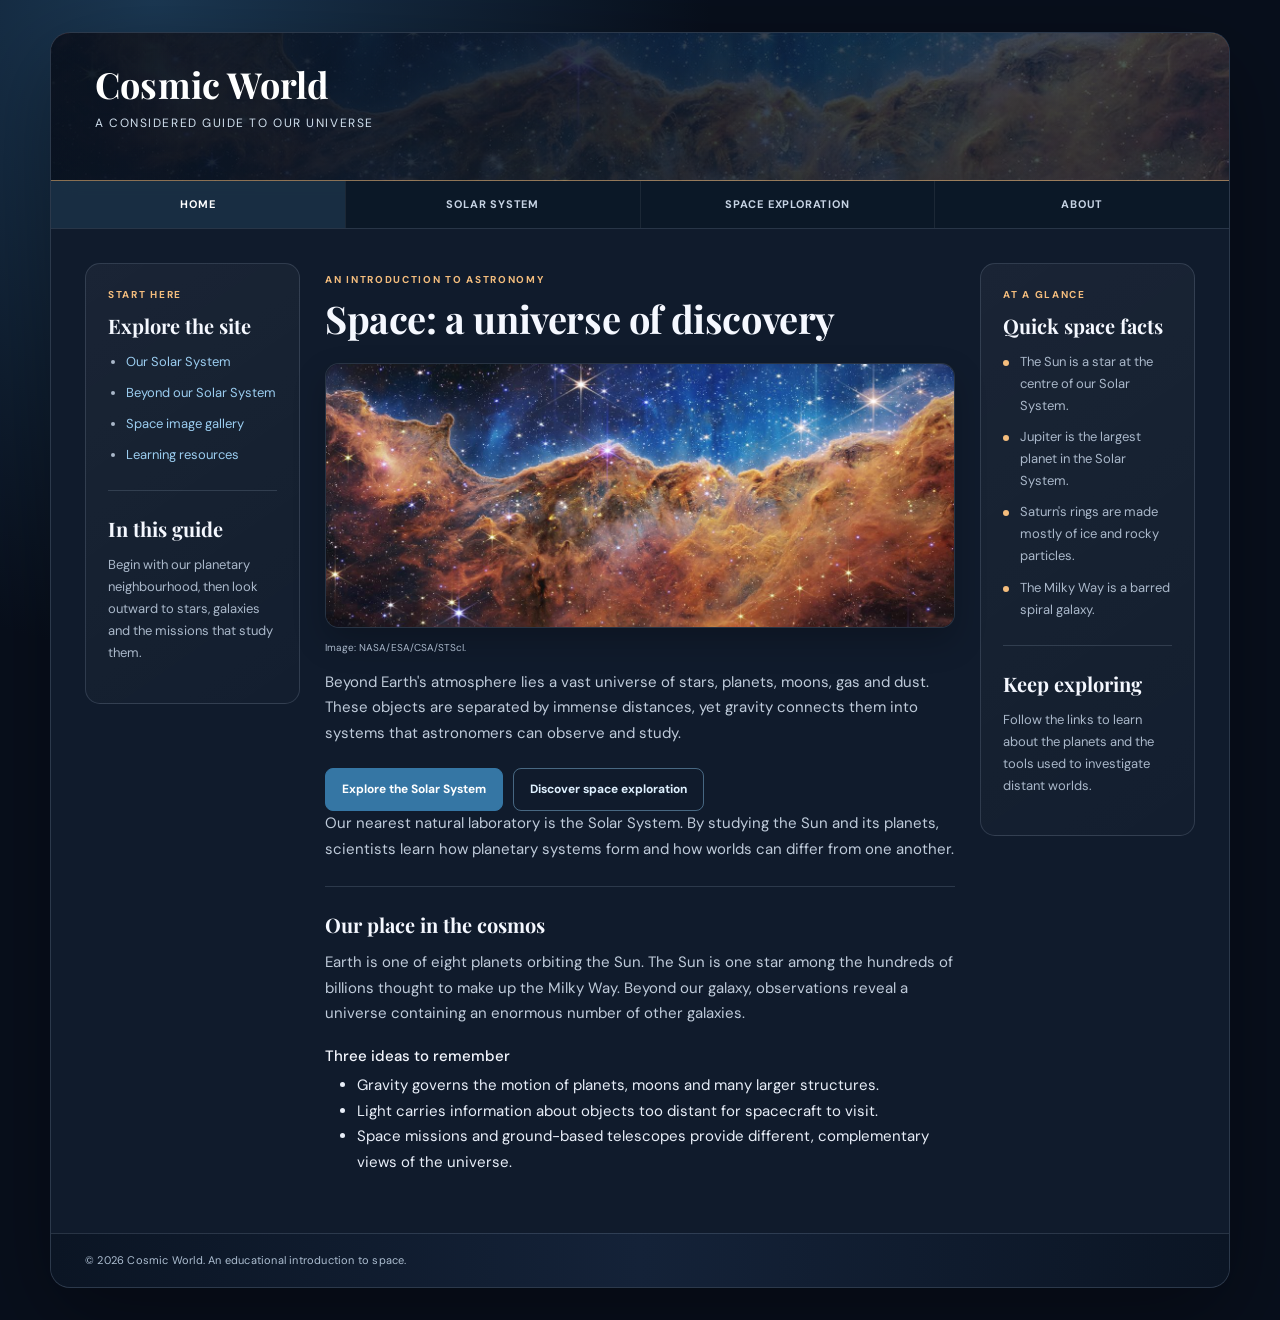
==== index.html @ 707bfe27 "Initial project upload" ====
<!doctype html>
<html lang="en">
<head>
  <meta charset="utf-8">
  <meta name="viewport" content="width=device-width, initial-scale=1">
  <meta name="description" content="An educational introduction to the Solar System, galaxies and space exploration.">
  <title>Cosmic World | A Guide to Space</title>
  <link rel="stylesheet" href="https://cdn.jsdelivr.net/npm/bootstrap@5.3.3/dist/css/bootstrap.min.css">
  <link rel="stylesheet" href="styles/normalize.css">
  <link rel="stylesheet" href="styles/main.css">
</head>
<body class="home-page">
  <div class="browser-page">
    <header class="masthead">
      <div class="brand">Cosmic World</div>
      <p class="tagline">A considered guide to our universe</p>
    </header>
    <nav class="nav-bar" aria-label="Main navigation">
      <ul class="nav-menu">
        <li class="nav-item"><a class="nav-link" href="index.html" aria-current="page">Home</a></li>
        <li class="nav-item"><a class="nav-link" href="templates/solar-system.html">Solar System</a></li>
        <li class="nav-item"><a class="nav-link" href="templates/space-exploration.html">Space Exploration</a></li>
        <li class="nav-item"><a class="nav-link" href="templates/about.html">About</a></li>
      </ul>
    </nav>

    <div class="home-layout">
      <aside class="home-sidebar" aria-label="Explore the website">
        <span class="eyebrow">Start here</span>
        <h2>Explore the site</h2>
        <ul>
          <li><a href="templates/solar-system.html">Our Solar System</a></li>
          <li><a href="templates/space-exploration.html">Beyond our Solar System</a></li>
          <li><a href="templates/space-exploration.html#gallery">Space image gallery</a></li>
          <li><a href="templates/space-exploration.html#resources">Learning resources</a></li>
        </ul>
        <div class="section-rule"></div>
        <h2>In this guide</h2>
        <p>Begin with our planetary neighbourhood, then look outward to stars, galaxies and the missions that study them.</p>
      </aside>

      <main class="home-article">
        <span class="eyebrow">An introduction to astronomy</span>
        <h1>Space: a universe of discovery</h1>
        <img class="feature-image" src="assets/images/carina-nebula.jpg" alt="The Cosmic Cliffs in the Carina Nebula, seen by the James Webb Space Telescope">
        <p class="image-credit">Image: NASA/ESA/CSA/STScI.</p>
        <p>Beyond Earth's atmosphere lies a vast universe of stars, planets, moons, gas and dust. These objects are separated by immense distances, yet gravity connects them into systems that astronomers can observe and study.</p>
        <div class="home-actions">
          <a href="templates/solar-system.html">Explore the Solar System</a>
          <a href="templates/space-exploration.html">Discover space exploration</a>
        </div>
        <p>Our nearest natural laboratory is the Solar System. By studying the Sun and its planets, scientists learn how planetary systems form and how worlds can differ from one another.</p>
        <div class="section-rule"></div>
        <h2>Our place in the cosmos</h2>
        <p>Earth is one of eight planets orbiting the Sun. The Sun is one star among the hundreds of billions thought to make up the Milky Way. Beyond our galaxy, observations reveal a universe containing an enormous number of other galaxies.</p>
        <h3>Three ideas to remember</h3>
        <ul>
          <li>Gravity governs the motion of planets, moons and many larger structures.</li>
          <li>Light carries information about objects too distant for spacecraft to visit.</li>
          <li>Space missions and ground-based telescopes provide different, complementary views of the universe.</li>
        </ul>
      </main>

      <aside class="home-sidebar right" aria-label="Quick facts">
        <span class="eyebrow">At a glance</span>
        <h2>Quick space facts</h2>
        <ul class="fact-list">
          <li>The Sun is a star at the centre of our Solar System.</li>
          <li>Jupiter is the largest planet in the Solar System.</li>
          <li>Saturn's rings are made mostly of ice and rocky particles.</li>
          <li>The Milky Way is a barred spiral galaxy.</li>
        </ul>
        <div class="section-rule"></div>
        <h2>Keep exploring</h2>
        <p>Follow the links to learn about the planets and the tools used to investigate distant worlds.</p>
      </aside>
    </div>
    <footer class="site-footer">&copy; 2026 Cosmic World. An educational introduction to space.</footer>
  </div>
</body>
</html>
---- styles/main.css ----
@import url("https://fonts.googleapis.com/css2?family=DM+Sans:wght@400;500;600;700&family=Playfair+Display:wght@600;700&display=swap");
:root {
  --ink: #e8eef8;
  --muted: #aab8ca;
  --navy: #f5f8ff;
  --blue: #8dc5ea;
  --accent: #f4bd7d;
  --line: rgba(190, 211, 235, 0.16);
  --paper: #101b2c;
  --wash: #17253a;
}
* {
  box-sizing: border-box;
}
html {
  scroll-behavior: smooth;
  scroll-padding-top: 80px;
}
body {
  min-height: 100vh;
  background:
    radial-gradient(ellipse at 12% 0%, #1b3853 0, transparent 35%), #080f1c;
  color: var(--ink);
  font:
    15px/1.7 "DM Sans",
    Arial,
    sans-serif;
  padding: 32px 18px;
}
a {
  transition:
    color 0.2s ease,
    background-color 0.2s ease,
    border-color 0.2s ease,
    transform 0.2s ease;
}
.browser-page {
  width: 1180px;
  max-width: 100%;
  margin: 0 auto;
  background: var(--paper);
  border: 1px solid var(--line);
  border-radius: 20px;
  overflow: hidden;
  box-shadow: 0 28px 90px rgba(0, 0, 0, 0.35);
}
.masthead {
  min-height: 148px;
  padding: 31px 44px 25px;
  color: #fff;
  background:
    linear-gradient(90deg, rgba(8, 18, 32, 0.96), rgba(12, 31, 50, 0.72)),
    url("../assets/images/carina-nebula.jpg") center 43% / cover;
  border-bottom: 1px solid rgba(244, 189, 125, 0.55);
}
.brand {
  font:
    700 36px/1.15 "Playfair Display",
    Georgia,
    serif;
  letter-spacing: 0.2px;
}
.tagline {
  margin: 8px 0 0;
  color: #d0dfed;
  font-size: 12px;
  letter-spacing: 1.55px;
  text-transform: uppercase;
}
.nav-bar {
  position: sticky;
  top: 0;
  z-index: 5;
  background: rgba(12, 24, 40, 0.96);
  border-bottom: 1px solid var(--line);
  backdrop-filter: blur(14px);
}
.nav-menu,
.nav-bar .navbar-nav {
  display: flex;
  flex-direction: row;
  list-style: none;
  margin: 0;
  padding: 0;
}
.nav-item,
.nav-bar .nav-item {
  flex: 1;
  text-align: center;
  border-right: 1px solid rgba(255, 255, 255, 0.07);
}
.nav-item:last-child,
.nav-bar .nav-item:last-child {
  border: 0;
}
.nav-link,
.nav-bar .nav-link {
  display: block;
  padding: 14px 10px;
  color: #c7d4e4;
  text-decoration: none;
  font-size: 11px;
  font-weight: 700;
  letter-spacing: 0.8px;
  text-transform: uppercase;
}
.nav-link:hover,
.nav-link:focus,
.nav-link[aria-current="page"],
.nav-bar .nav-link:hover,
.nav-bar .nav-link:focus,
.nav-bar .nav-link[aria-current="page"] {
  background: rgba(85, 145, 188, 0.18);
  color: #fff;
  outline-offset: -3px;
}
.home-layout {
  display: grid;
  grid-template-columns: 215px minmax(0, 1fr) 215px;
  gap: 25px;
  min-height: 540px;
  padding: 34px;
}
.home-sidebar {
  align-self: start;
  padding: 22px;
  border: 1px solid var(--line);
  border-radius: 15px;
  background: linear-gradient(
    145deg,
    rgba(255, 255, 255, 0.045),
    rgba(255, 255, 255, 0.015)
  );
}
.home-sidebar.right {
  padding: 22px;
  border: 1px solid var(--line);
}
.home-article {
  min-width: 0;
  padding: 8px 0;
}
h1,
h2,
h3 {
  color: var(--navy);
  line-height: 1.25;
}
h1 {
  font:
    700 38px/1.18 "Playfair Display",
    Georgia,
    serif;
  margin: 0 0 17px;
  letter-spacing: -0.4px;
}
h2 {
  font:
    700 20px/1.35 "Playfair Display",
    Georgia,
    serif;
  margin: 0 0 12px;
}
h3 {
  font-size: 15px;
  margin: 20px 0 8px;
}
.home-article p {
  margin: 0 0 16px;
  color: #bfcbda;
}
.feature-image {
  display: block;
  width: 100%;
  height: 265px;
  object-fit: cover;
  margin: 21px 0 22px;
  border: 1px solid var(--line);
  border-radius: 14px;
  background: #0b1524;
  box-shadow: 0 14px 32px rgba(0, 0, 0, 0.22);
}
.home-article p.image-credit {
  margin: -11px 0 14px;
  color: var(--muted);
  font-size: 10px;
}
.section-rule {
  height: 1px;
  background: var(--line);
  margin: 24px 0;
}
.home-sidebar p,
.home-sidebar li {
  font-size: 13px;
  color: var(--muted);
}
.home-sidebar ul {
  padding-left: 18px;
  margin: 0 0 16px;
}
.home-sidebar li {
  margin: 0 0 9px;
}
.home-sidebar a,
.text-link {
  color: #9bcdf0;
  text-decoration: none;
}
.home-sidebar a:hover,
.text-link:hover {
  color: var(--accent);
  text-decoration: underline;
  text-underline-offset: 3px;
}
.fact-list {
  list-style: none;
  padding: 0 !important;
}
.fact-list li {
  position: relative;
  padding-left: 17px;
}
.fact-list li:before {
  content: "";
  position: absolute;
  left: 0;
  top: 0.7em;
  width: 6px;
  height: 6px;
  border-radius: 50%;
  background: var(--accent);
}
.eyebrow {
  display: block;
  margin: 0 0 9px;
  color: var(--accent);
  font-size: 10px;
  font-weight: 700;
  letter-spacing: 1.7px;
  text-transform: uppercase;
}
.home-actions {
  display: flex;
  flex-wrap: wrap;
  gap: 10px;
  margin-top: 22px;
}
.home-actions a {
  display: inline-flex;
  align-items: center;
  justify-content: center;
  min-height: 43px;
  padding: 9px 16px;
  border: 1px solid rgba(141, 197, 234, 0.45);
  border-radius: 8px;
  color: #dff1ff;
  font-size: 12px;
  font-weight: 700;
  text-decoration: none;
}
.home-actions a:first-child {
  background: #3576a4;
  border-color: #3576a4;
  color: #fff;
}
.home-actions a:hover {
  transform: translateY(-2px);
  border-color: var(--accent);
  background: #244661;
}
.site-footer {
  padding: 17px 34px;
  color: #adbed1;
  background: linear-gradient(90deg, #0b1524, #142238, #0b1524);
  border-top: 1px solid var(--line);
  font-size: 11px;
  letter-spacing: 0.2px;
}
.site-footer a {
  color: #fff;
}
@media (max-width: 980px) {
  .home-layout {
    grid-template-columns: 190px minmax(0, 1fr);
    gap: 22px;
    padding: 26px;
  }
  .home-sidebar.right {
    grid-column: 2;
  }
  .home-article {
    grid-column: 2;
    grid-row: 1;
  }
  .home-sidebar:first-child {
    grid-column: 1;
    grid-row: 1 / span 2;
  }
}
@media (max-width: 680px) {
  body {
    padding: 12px 8px;
  }
  .browser-page {
    border-radius: 14px;
  }
  .masthead {
    min-height: 125px;
    padding: 24px 23px;
  }
  .brand {
    font-size: 30px;
  }
  .tagline {
    font-size: 10px;
    letter-spacing: 1px;
  }
  .home-layout {
    grid-template-columns: 1fr;
    gap: 16px;
    padding: 18px;
  }
  .home-article,
  .home-sidebar:first-child,
  .home-sidebar.right {
    grid-column: 1;
    grid-row: auto;
  }
  .home-article {
    grid-row: 1;
    padding: 2px 2px 7px;
  }
  .home-sidebar,
  .home-sidebar.right {
    padding: 18px;
  }
  .feature-image {
    height: auto;
    aspect-ratio: 16/9;
    margin: 17px 0;
  }
  .home-sidebar.right {
    border-top: 1px solid var(--line);
  }
  h1 {
    font-size: 31px;
  }
  .site-footer {
    padding: 14px 18px;
  }
}
@media (max-width: 480px) {
  .nav-menu,
  .nav-bar .navbar-nav {
    flex-wrap: wrap;
  }
  .nav-item,
  .nav-bar .nav-item {
    flex: 1 1 50%;
    border-bottom: 1px solid rgba(255, 255, 255, 0.07);
  }
  .nav-link,
  .nav-bar .nav-link {
    padding: 11px 5px;
    font-size: 10px;
  }
  .brand {
    font-size: 27px;
  }
  .home-layout {
    padding: 15px;
  }
  .home-actions a {
    flex: 1;
  }
  h1 {
    font-size: 27px;
  }
}
@media (prefers-reduced-motion: reduce) {
  html {
    scroll-behavior: auto;
  }
  *,
  *::before,
  *::after {
    transition: none !important;
  }
}
@media print {
  body {
    background: #fff;
    padding: 0;
    color: #111;
  }
  .browser-page {
    width: 100%;
    border: 0;
    border-radius: 0;
    box-shadow: none;
  }
  .nav-bar {
    display: none;
  }
  .masthead {
    background: #10243a !important;
  }
  .home-layout {
    grid-template-columns: 1fr;
  }
  .home-sidebar {
    display: none;
  }
}
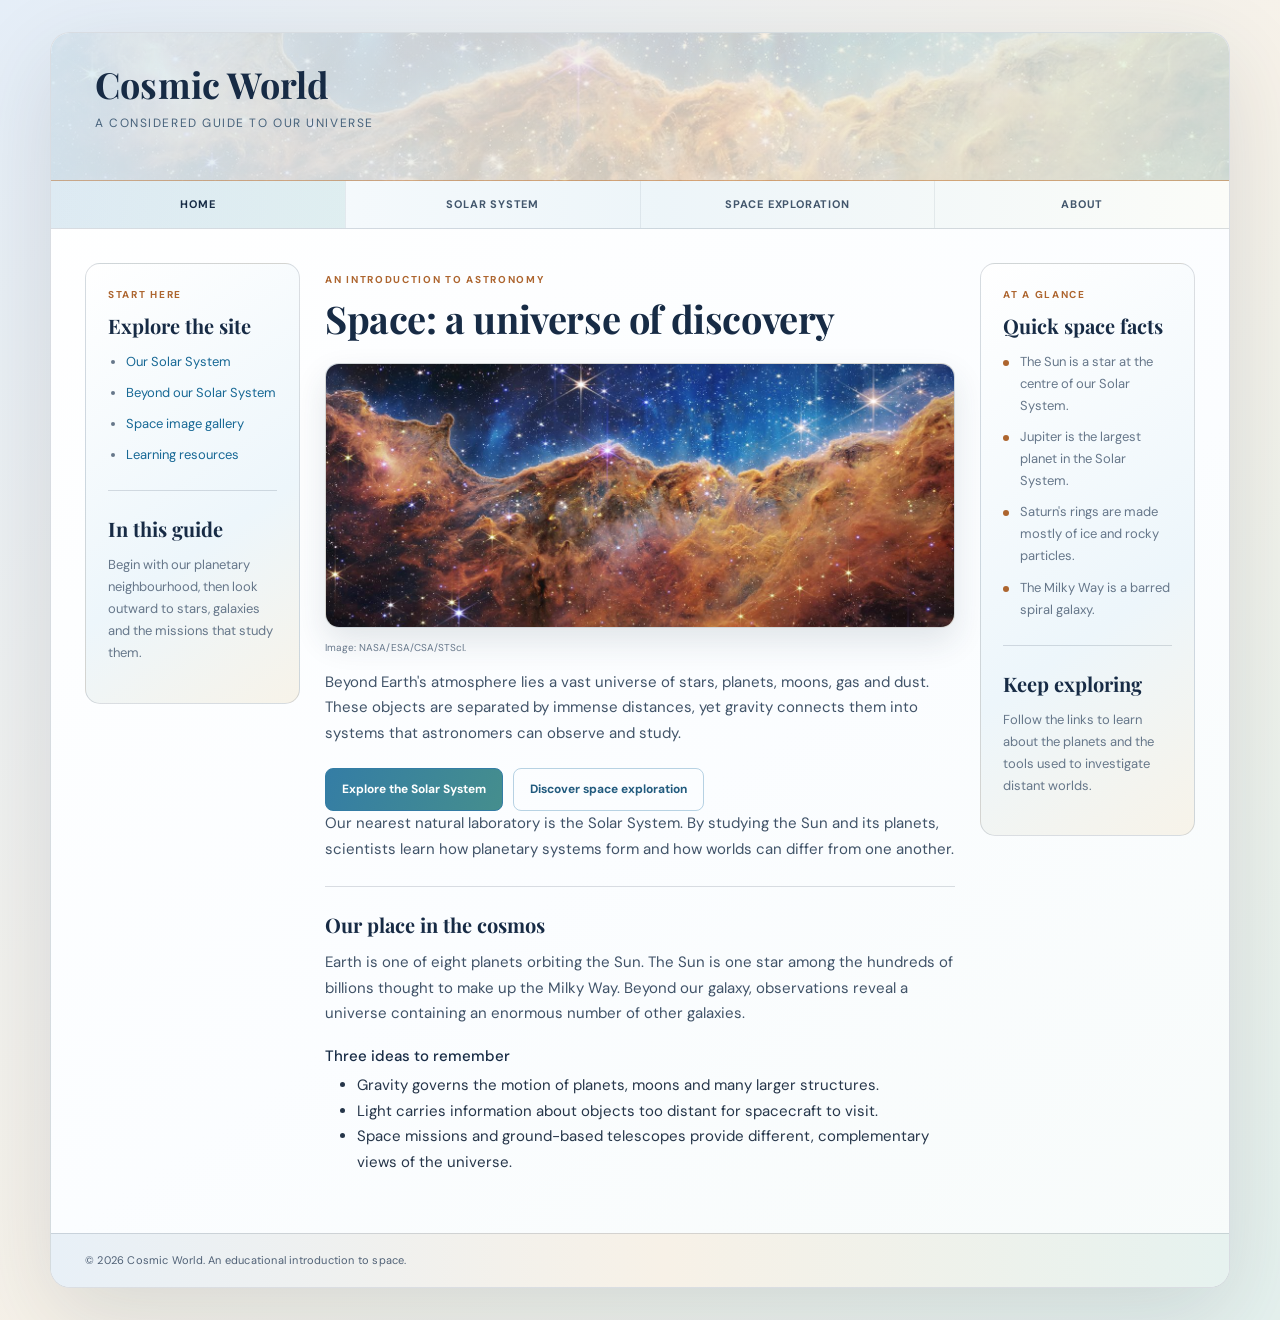
==== commit 524ac956: "Refresh responsive layout and light theme Co-authored-by: Copilot <223556219+Copilot@users.noreply.g" ====
--- a/index.html
+++ b/index.html
@@ -16,6 +16,8 @@
       <p class="tagline">A considered guide to our universe</p>
     </header>
     <nav class="nav-bar" aria-label="Main navigation">
+      <input class="nav-toggle" type="checkbox" id="nav-toggle" aria-label="Toggle navigation">
+      <label class="menu-toggle" for="nav-toggle"><span aria-hidden="true"></span></label>
       <ul class="nav-menu">
         <li class="nav-item"><a class="nav-link" href="index.html" aria-current="page">Home</a></li>
         <li class="nav-item"><a class="nav-link" href="templates/solar-system.html">Solar System</a></li>
--- a/styles/main.css
+++ b/styles/main.css
@@ -1,25 +1,35 @@
 @import url("https://fonts.googleapis.com/css2?family=DM+Sans:wght@400;500;600;700&family=Playfair+Display:wght@600;700&display=swap");
 :root {
-  --ink: #e8eef8;
-  --muted: #aab8ca;
-  --navy: #f5f8ff;
-  --blue: #8dc5ea;
-  --accent: #f4bd7d;
-  --line: rgba(190, 211, 235, 0.16);
-  --paper: #101b2c;
-  --wash: #17253a;
+  color-scheme: light;
+  --ink: #26364a;
+  --muted: #66778a;
+  --navy: #172b45;
+  --blue: #2677a8;
+  --accent: #ad652f;
+  --line: rgba(31, 52, 77, 0.16);
+  --paper: #ffffff;
+  --wash: #f1f5f9;
 }
 * {
   box-sizing: border-box;
 }
 html {
   scroll-behavior: smooth;
-  scroll-padding-top: 80px;
+  scroll-padding-top: 200px;
+  scrollbar-width: none;
+}
+html::-webkit-scrollbar {
+  display: none;
 }
 body {
   min-height: 100vh;
-  background:
-    radial-gradient(ellipse at 12% 0%, #1b3853 0, transparent 35%), #080f1c;
+  overflow-x: hidden;
+  background: linear-gradient(
+    135deg,
+    #e5eef8 0%,
+    #f7f2e9 52%,
+    #e5f1ee 100%
+  );
   color: var(--ink);
   font:
     15px/1.7 "DM Sans",
@@ -35,23 +45,41 @@
     transform 0.2s ease;
 }
 .browser-page {
+  --masthead-height: 148px;
   width: 1180px;
   max-width: 100%;
+  min-height: calc(100vh - 64px);
   margin: 0 auto;
-  background: var(--paper);
+  display: flex;
+  flex-direction: column;
+  background: linear-gradient(145deg, #ffffff 0%, #fbfdff 58%, #f7fbfa 100%);
   border: 1px solid var(--line);
   border-radius: 20px;
-  overflow: hidden;
-  box-shadow: 0 28px 90px rgba(0, 0, 0, 0.35);
+  overflow: visible;
+  box-shadow: 0 28px 90px rgba(36, 57, 78, 0.14);
+}
+.masthead,
+.nav-bar,
+.site-footer {
+  flex: 0 0 auto;
 }
 .masthead {
+  position: sticky;
+  top: 0;
+  z-index: 10;
   min-height: 148px;
   padding: 31px 44px 25px;
-  color: #fff;
+  color: var(--navy);
   background:
-    linear-gradient(90deg, rgba(8, 18, 32, 0.96), rgba(12, 31, 50, 0.72)),
+    linear-gradient(
+      105deg,
+      rgba(220, 237, 248, 0.94),
+      rgba(249, 239, 222, 0.78) 55%,
+      rgba(222, 241, 236, 0.88)
+    ),
     url("../assets/images/carina-nebula.jpg") center 43% / cover;
-  border-bottom: 1px solid rgba(244, 189, 125, 0.55);
+  border-bottom: 1px solid rgba(185, 96, 19, 0.45);
+  border-radius: 19px 19px 0 0;
 }
 .brand {
   font:
@@ -62,18 +90,22 @@
 }
 .tagline {
   margin: 8px 0 0;
-  color: #d0dfed;
+  color: #47627b;
   font-size: 12px;
   letter-spacing: 1.55px;
   text-transform: uppercase;
 }
 .nav-bar {
   position: sticky;
-  top: 0;
-  z-index: 5;
-  background: rgba(12, 24, 40, 0.96);
+  top: var(--masthead-height);
+  z-index: 9;
+  background: linear-gradient(90deg, #fbfdff, #edf5f9 52%, #fbfcf8);
   border-bottom: 1px solid var(--line);
   backdrop-filter: blur(14px);
+}
+.nav-toggle,
+.menu-toggle {
+  display: none;
 }
 .nav-menu,
 .nav-bar .navbar-nav {
@@ -87,7 +119,7 @@
 .nav-bar .nav-item {
   flex: 1;
   text-align: center;
-  border-right: 1px solid rgba(255, 255, 255, 0.07);
+  border-right: 1px solid rgba(31, 52, 77, 0.08);
 }
 .nav-item:last-child,
 .nav-bar .nav-item:last-child {
@@ -97,7 +129,7 @@
 .nav-bar .nav-link {
   display: block;
   padding: 14px 10px;
-  color: #c7d4e4;
+  color: #42566c;
   text-decoration: none;
   font-size: 11px;
   font-weight: 700;
@@ -110,26 +142,37 @@
 .nav-bar .nav-link:hover,
 .nav-bar .nav-link:focus,
 .nav-bar .nav-link[aria-current="page"] {
-  background: rgba(85, 145, 188, 0.18);
-  color: #fff;
+  background: linear-gradient(
+    105deg,
+    rgba(38, 119, 168, 0.14),
+    rgba(8, 127, 120, 0.09)
+  );
+  color: var(--navy);
   outline-offset: -3px;
 }
 .home-layout {
   display: grid;
   grid-template-columns: 215px minmax(0, 1fr) 215px;
   gap: 25px;
+  flex: 1;
   min-height: 540px;
+  overflow: visible;
   padding: 34px;
 }
 .home-sidebar {
+  position: sticky;
+  top: calc(var(--masthead-height) + 48px);
   align-self: start;
+  max-height: none;
+  overflow: visible;
   padding: 22px;
   border: 1px solid var(--line);
   border-radius: 15px;
   background: linear-gradient(
     145deg,
-    rgba(255, 255, 255, 0.045),
-    rgba(255, 255, 255, 0.015)
+    #ffffff 0%,
+    #edf6fb 62%,
+    #f7f3e9 100%
   );
 }
 .home-sidebar.right {
@@ -138,7 +181,21 @@
 }
 .home-article {
   min-width: 0;
+  overflow: visible;
   padding: 8px 0;
+}
+.home-article,
+.home-sidebar,
+.nav-menu,
+.nav-bar .navbar-nav {
+  scrollbar-width: none;
+  -ms-overflow-style: none;
+}
+.home-article::-webkit-scrollbar,
+.home-sidebar::-webkit-scrollbar,
+.nav-menu::-webkit-scrollbar,
+.nav-bar .navbar-nav::-webkit-scrollbar {
+  display: none;
 }
 h1,
 h2,
@@ -167,7 +224,7 @@
 }
 .home-article p {
   margin: 0 0 16px;
-  color: #bfcbda;
+  color: #405368;
 }
 .feature-image {
   display: block;
@@ -177,8 +234,8 @@
   margin: 21px 0 22px;
   border: 1px solid var(--line);
   border-radius: 14px;
-  background: #0b1524;
-  box-shadow: 0 14px 32px rgba(0, 0, 0, 0.22);
+  background: linear-gradient(145deg, #eef5fa, #fbf5e9);
+  box-shadow: 0 14px 32px rgba(36, 57, 78, 0.12);
 }
 .home-article p.image-credit {
   margin: -11px 0 14px;
@@ -204,7 +261,7 @@
 }
 .home-sidebar a,
 .text-link {
-  color: #9bcdf0;
+  color: #176895;
   text-decoration: none;
 }
 .home-sidebar a:hover,
@@ -252,37 +309,39 @@
   justify-content: center;
   min-height: 43px;
   padding: 9px 16px;
-  border: 1px solid rgba(141, 197, 234, 0.45);
+  border: 1px solid rgba(38, 119, 168, 0.32);
   border-radius: 8px;
-  color: #dff1ff;
+  color: #225b7e;
   font-size: 12px;
   font-weight: 700;
   text-decoration: none;
 }
 .home-actions a:first-child {
-  background: #3576a4;
-  border-color: #3576a4;
+  background: linear-gradient(115deg, #347da5, #458e8d);
+  border-color: #347da5;
   color: #fff;
 }
 .home-actions a:hover {
   transform: translateY(-2px);
   border-color: var(--accent);
-  background: #244661;
+  background: linear-gradient(115deg, #e8f2f8, #e7f3ef);
 }
 .site-footer {
   padding: 17px 34px;
-  color: #adbed1;
-  background: linear-gradient(90deg, #0b1524, #142238, #0b1524);
+  color: #506176;
+  background: linear-gradient(90deg, #e8f0f7, #f7f1e7 52%, #e6f2ef);
   border-top: 1px solid var(--line);
+  border-radius: 0 0 19px 19px;
   font-size: 11px;
   letter-spacing: 0.2px;
 }
 .site-footer a {
-  color: #fff;
+  color: var(--navy);
 }
 @media (max-width: 980px) {
   .home-layout {
     grid-template-columns: 190px minmax(0, 1fr);
+    grid-template-rows: auto auto;
     gap: 22px;
     padding: 26px;
   }
@@ -303,6 +362,8 @@
     padding: 12px 8px;
   }
   .browser-page {
+    --masthead-height: 125px;
+    min-height: calc(100vh - 24px);
     border-radius: 14px;
   }
   .masthead {
@@ -316,19 +377,109 @@
     font-size: 10px;
     letter-spacing: 1px;
   }
+  .nav-bar {
+    min-height: 48px;
+    z-index: 20;
+  }
+  .nav-toggle {
+    display: block;
+    position: absolute;
+    top: 50%;
+    right: 12px;
+    z-index: 2;
+    width: 40px;
+    height: 40px;
+    margin: 0;
+    opacity: 0;
+    transform: translateY(-50%);
+    cursor: pointer;
+  }
+  .menu-toggle {
+    position: absolute;
+    top: 50%;
+    right: 12px;
+    z-index: 1;
+    display: flex;
+    width: 40px;
+    height: 40px;
+    align-items: center;
+    justify-content: center;
+    color: var(--ink);
+    cursor: pointer;
+    transform: translateY(-50%);
+  }
+  .menu-toggle span,
+  .menu-toggle span::before,
+  .menu-toggle span::after {
+    position: absolute;
+    width: 4px;
+    height: 4px;
+    border-radius: 50%;
+    background: currentColor;
+    content: "";
+  }
+  .menu-toggle span::before {
+    top: -8px;
+  }
+  .menu-toggle span::after {
+    top: 8px;
+  }
+  .nav-toggle:focus-visible + .menu-toggle {
+    outline: 2px solid var(--blue);
+    outline-offset: 2px;
+  }
+  .nav-menu,
+  .nav-bar .navbar-nav {
+    position: absolute;
+    top: 100%;
+    right: 0;
+    left: 0;
+    z-index: 20;
+    display: none;
+    flex-direction: column;
+    max-height: calc(100vh - 180px);
+    overflow-y: auto;
+    background: linear-gradient(100deg, #ffffff, #edf5f9 55%, #f7f2e9);
+    border-bottom: 1px solid var(--line);
+    box-shadow: 0 12px 24px rgba(0, 0, 0, 0.3);
+  }
+  .nav-toggle:checked ~ .nav-menu,
+  .nav-toggle:checked ~ .navbar-nav {
+    display: flex;
+  }
+  .nav-item,
+  .nav-bar .nav-item {
+    flex: none;
+    text-align: left;
+    border-right: 0;
+    border-bottom: 1px solid rgba(31, 52, 77, 0.08);
+  }
+  .nav-item:last-child,
+  .nav-bar .nav-item:last-child {
+    border-bottom: 0;
+  }
+  .nav-link,
+  .nav-bar .nav-link {
+    padding: 12px 18px;
+    font-size: 12px;
+  }
   .home-layout {
-    grid-template-columns: 1fr;
+    grid-template-columns: repeat(2, minmax(0, 1fr));
+    grid-template-rows: auto auto;
     gap: 16px;
     padding: 18px;
   }
-  .home-article,
-  .home-sidebar:first-child,
+  .home-sidebar:first-child {
+    grid-column: 1;
+    grid-row: 1;
+  }
   .home-sidebar.right {
-    grid-column: 1;
-    grid-row: auto;
+    grid-column: 2;
+    grid-row: 1;
   }
   .home-article {
-    grid-row: 1;
+    grid-column: 1 / -1;
+    grid-row: 2;
     padding: 2px 2px 7px;
   }
   .home-sidebar,
@@ -349,22 +500,14 @@
   .site-footer {
     padding: 14px 18px;
   }
+  .site-footer {
+    border-radius: 0 0 13px 13px;
+  }
+  .masthead {
+    border-radius: 13px 13px 0 0;
+  }
 }
 @media (max-width: 480px) {
-  .nav-menu,
-  .nav-bar .navbar-nav {
-    flex-wrap: wrap;
-  }
-  .nav-item,
-  .nav-bar .nav-item {
-    flex: 1 1 50%;
-    border-bottom: 1px solid rgba(255, 255, 255, 0.07);
-  }
-  .nav-link,
-  .nav-bar .nav-link {
-    padding: 11px 5px;
-    font-size: 10px;
-  }
   .brand {
     font-size: 27px;
   }
@@ -396,6 +539,7 @@
   }
   .browser-page {
     width: 100%;
+    min-height: 0;
     border: 0;
     border-radius: 0;
     box-shadow: none;
@@ -404,10 +548,16 @@
     display: none;
   }
   .masthead {
-    background: #10243a !important;
+    background: #e8eef4 !important;
   }
   .home-layout {
     grid-template-columns: 1fr;
+    overflow: visible;
+  }
+  .home-article,
+  .home-sidebar {
+    max-height: none;
+    overflow: visible;
   }
   .home-sidebar {
     display: none;
